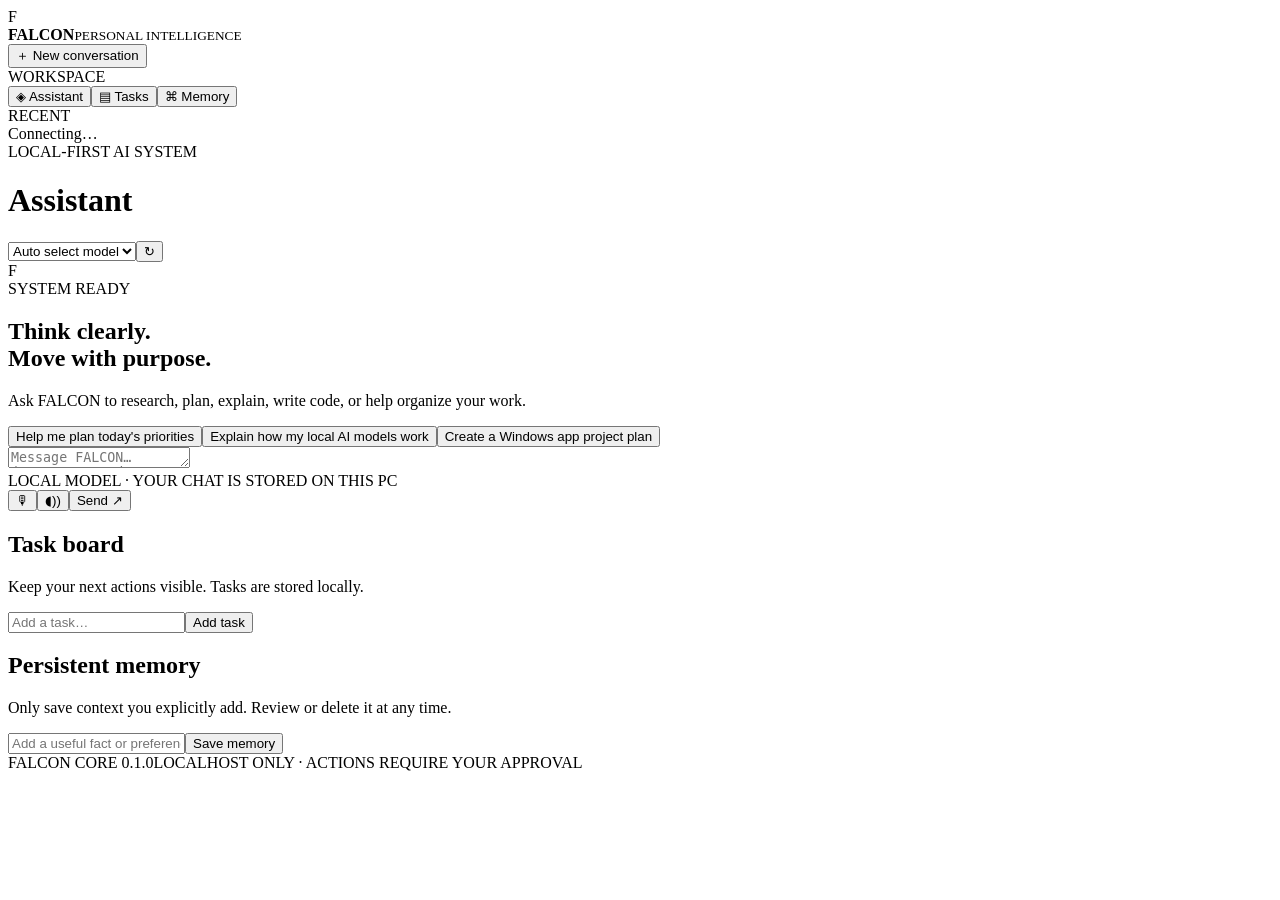
==== windows-assistant/index.html @ 52151720 "Add FALCON Windows Assistant core: windows-assistant/index.html" ====
<!doctype html>
<html lang="en"><head><meta charset="utf-8"><meta name="viewport" content="width=device-width,initial-scale=1"><meta name="theme-color" content="#080d18"><title>FALCON — Personal AI</title><link rel="stylesheet" href="style.css"></head>
<body><div class="shell">
<aside class="sidebar"><div class="brand"><div class="sigil">F</div><div><b>FALCON</b><small>PERSONAL INTELLIGENCE</small></div></div>
<button id="newChat" class="primary wide">＋ New conversation</button>
<div class="navlabel">WORKSPACE</div><button class="nav active" data-panel="chat">◈ Assistant</button><button class="nav" data-panel="tasks">▤ Tasks</button><button class="nav" data-panel="memory">⌘ Memory</button><div class="navlabel">RECENT</div><div id="history" class="history"></div>
<div class="sidebarbottom"><span class="dot" id="statusDot"></span><span id="statusText">Connecting…</span></div></aside>
<main class="main"><header><div><div class="eyebrow">LOCAL-FIRST AI SYSTEM</div><h1 id="panelTitle">Assistant</h1></div><div class="headercontrols"><select id="modelSelect" title="Choose model"><option value="auto">Auto select model</option></select><button id="refresh" class="iconbtn" title="Refresh models">↻</button></div></header>
<section id="chatPanel" class="panel active"><div id="messages" class="messages"><div class="welcome"><div class="orb">F</div><div class="eyebrow">SYSTEM READY</div><h2>Think clearly.<br><span>Move with purpose.</span></h2><p>Ask FALCON to research, plan, explain, write code, or help organize your work.</p><div class="suggestions"><button class="suggestion">Help me plan today's priorities</button><button class="suggestion">Explain how my local AI models work</button><button class="suggestion">Create a Windows app project plan</button></div></div></div>
<form id="chatForm" class="composer"><textarea id="prompt" rows="1" placeholder="Message FALCON… (Enter to send, Shift+Enter for new line)" required></textarea><div class="composerbar"><div class="hint">LOCAL MODEL · YOUR CHAT IS STORED ON THIS PC</div><div><button type="button" id="voiceInput" class="iconbtn" title="Voice input">🎙</button><button type="button" id="speakToggle" class="iconbtn" title="Toggle spoken replies">◖))</button><button type="submit" id="send" class="send">Send ↗</button></div></div></form></section>
<section id="tasksPanel" class="panel"><div class="sectionintro"><h2>Task board</h2><p>Keep your next actions visible. Tasks are stored locally.</p></div><form id="taskForm" class="inlineform"><input id="taskTitle" placeholder="Add a task…" required><button class="primary">Add task</button></form><div id="taskList" class="itemlist"></div></section>
<section id="memoryPanel" class="panel"><div class="sectionintro"><h2>Persistent memory</h2><p>Only save context you explicitly add. Review or delete it at any time.</p></div><form id="memoryForm" class="inlineform"><input id="memoryText" placeholder="Add a useful fact or preference…" required><button class="primary">Save memory</button></form><div id="memoryList" class="itemlist"></div></section>
<footer><span>FALCON CORE 0.1.0</span><span>LOCALHOST ONLY · ACTIONS REQUIRE YOUR APPROVAL</span></footer></main></div><script src="app.js"></script></body></html>
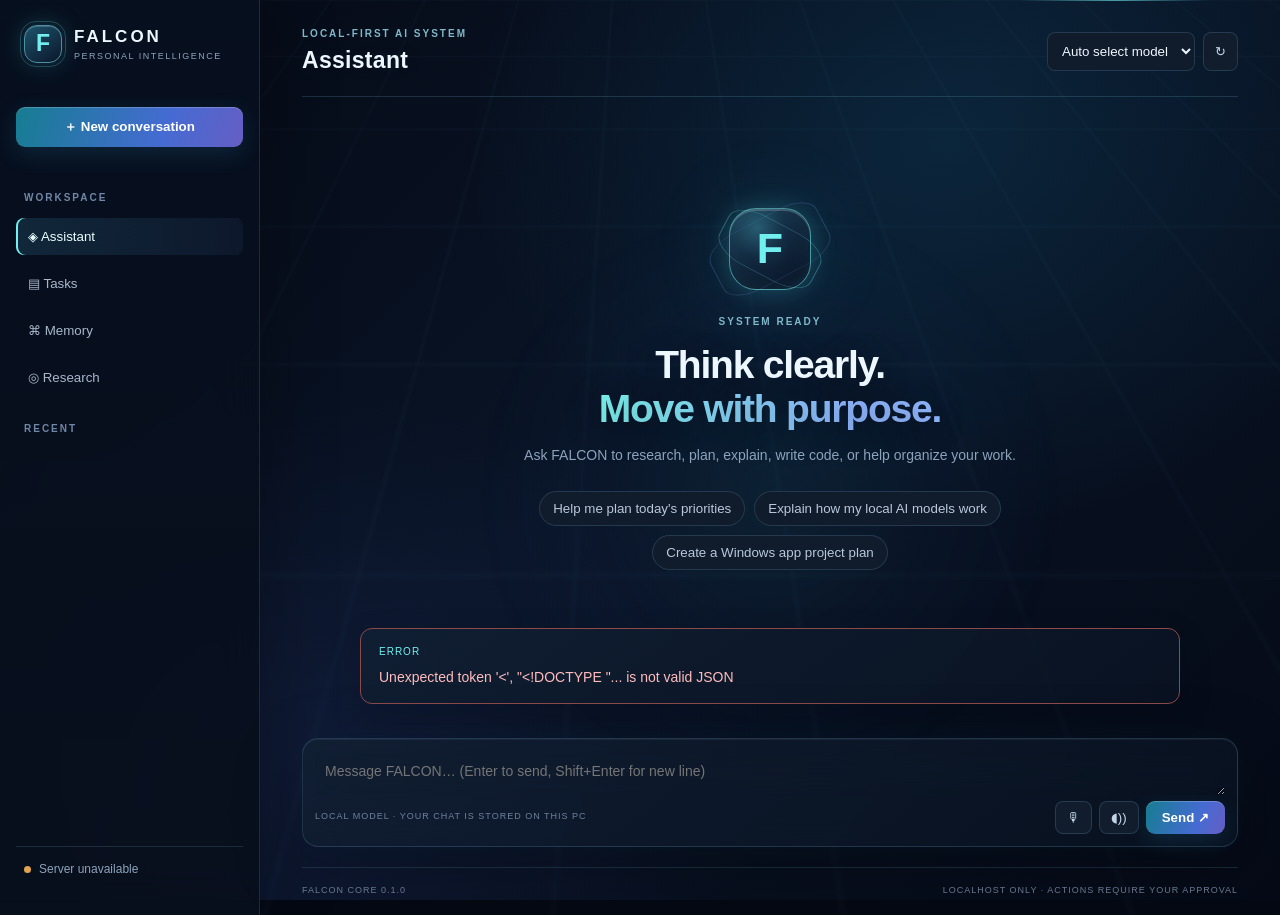
==== commit 41a6c50b: "Add dedicated FALCON research workspace to dashboard" ====
--- a/windows-assistant/index.html
+++ b/windows-assistant/index.html
@@ -3,11 +3,12 @@
 <body><div class="shell">
 <aside class="sidebar"><div class="brand"><div class="sigil">F</div><div><b>FALCON</b><small>PERSONAL INTELLIGENCE</small></div></div>
 <button id="newChat" class="primary wide">＋ New conversation</button>
-<div class="navlabel">WORKSPACE</div><button class="nav active" data-panel="chat">◈ Assistant</button><button class="nav" data-panel="tasks">▤ Tasks</button><button class="nav" data-panel="memory">⌘ Memory</button><div class="navlabel">RECENT</div><div id="history" class="history"></div>
+<div class="navlabel">WORKSPACE</div><button class="nav active" data-panel="chat">◈ Assistant</button><button class="nav" data-panel="tasks">▤ Tasks</button><button class="nav" data-panel="memory">⌘ Memory</button><button class="nav" data-panel="research">◎ Research</button><div class="navlabel">RECENT</div><div id="history" class="history"></div>
 <div class="sidebarbottom"><span class="dot" id="statusDot"></span><span id="statusText">Connecting…</span></div></aside>
 <main class="main"><header><div><div class="eyebrow">LOCAL-FIRST AI SYSTEM</div><h1 id="panelTitle">Assistant</h1></div><div class="headercontrols"><select id="modelSelect" title="Choose model"><option value="auto">Auto select model</option></select><button id="refresh" class="iconbtn" title="Refresh models">↻</button></div></header>
 <section id="chatPanel" class="panel active"><div id="messages" class="messages"><div class="welcome"><div class="orb">F</div><div class="eyebrow">SYSTEM READY</div><h2>Think clearly.<br><span>Move with purpose.</span></h2><p>Ask FALCON to research, plan, explain, write code, or help organize your work.</p><div class="suggestions"><button class="suggestion">Help me plan today's priorities</button><button class="suggestion">Explain how my local AI models work</button><button class="suggestion">Create a Windows app project plan</button></div></div></div>
 <form id="chatForm" class="composer"><textarea id="prompt" rows="1" placeholder="Message FALCON… (Enter to send, Shift+Enter for new line)" required></textarea><div class="composerbar"><div class="hint">LOCAL MODEL · YOUR CHAT IS STORED ON THIS PC</div><div><button type="button" id="voiceInput" class="iconbtn" title="Voice input">🎙</button><button type="button" id="speakToggle" class="iconbtn" title="Toggle spoken replies">◖))</button><button type="submit" id="send" class="send">Send ↗</button></div></div></form></section>
 <section id="tasksPanel" class="panel"><div class="sectionintro"><h2>Task board</h2><p>Keep your next actions visible. Tasks are stored locally.</p></div><form id="taskForm" class="inlineform"><input id="taskTitle" placeholder="Add a task…" required><button class="primary">Add task</button></form><div id="taskList" class="itemlist"></div></section>
+<section id="researchPanel" class="panel"><div class="sectionintro"><div class="eyebrow">WEB SEARCH + LOCAL MODEL ANALYSIS</div><h2>Research workspace</h2><p>Search the public web, inspect result snippets, and ask your local model to prepare an evidence-labeled brief.</p></div><form id="researchForm" class="researchform"><input id="researchQuery" maxlength="500" placeholder="What do you want to research?" required><button id="researchButton" class="primary">Research ↗</button></form><div id="researchStatus" class="researchstatus" aria-live="polite"></div><article id="researchReport" class="researchreport"></article><div id="researchSources" class="researchsources"></div><p class="researchnote">Evidence limitation: this first release analyzes search-result titles and snippets. It does not claim to have read or verified full source pages.</p></section>
 <section id="memoryPanel" class="panel"><div class="sectionintro"><h2>Persistent memory</h2><p>Only save context you explicitly add. Review or delete it at any time.</p></div><form id="memoryForm" class="inlineform"><input id="memoryText" placeholder="Add a useful fact or preference…" required><button class="primary">Save memory</button></form><div id="memoryList" class="itemlist"></div></section>
 <footer><span>FALCON CORE 0.1.0</span><span>LOCALHOST ONLY · ACTIONS REQUIRE YOUR APPROVAL</span></footer></main></div><script src="app.js"></script></body></html>
--- a/windows-assistant/style.css
+++ b/windows-assistant/style.css
@@ -0,0 +1,101 @@
+:root{color-scheme:dark;--bg:#080d18;--panel:#0e1727;--panel2:#121e31;--line:#223149;--text:#e7edf8;--muted:#8291a8;--cyan:#64d9e8;--blue:#7b91ff;--green:#68d6a2}*{box-sizing:border-box}body{margin:0;background:radial-gradient(ellipse at 65% 0%,#152642 0,transparent 45%),var(--bg);color:var(--text);font:14px/1.5 Inter,Segoe UI,Arial,sans-serif}.shell{min-height:100vh;display:grid;grid-template-columns:260px 1fr}.sidebar{background:#0a1220;border-right:1px solid var(--line);padding:24px 16px;display:flex;flex-direction:column;gap:10px}.brand{display:flex;align-items:center;gap:12px;margin:0 8px 28px}.brand b{display:block;letter-spacing:3px;font-size:17px}.brand small{display:block;color:var(--muted);font-size:9px;letter-spacing:1.5px}.sigil,.orb{display:grid;place-items:center;border:1px solid #4b90a8;color:var(--cyan);background:radial-gradient(circle,#17384a,#10182b 70%);box-shadow:0 0 35px #42d9e522}.sigil{width:38px;height:38px;border-radius:12px;font-size:23px;font-weight:800}.primary,.send{border:0;border-radius:9px;padding:11px 15px;background:linear-gradient(100deg,#267c98,#536bd2);color:white;font-weight:650;cursor:pointer}.wide{width:100%;margin-bottom:18px}.navlabel,.eyebrow{color:#7187a7;font-size:10px;letter-spacing:2px;font-weight:700}.navlabel{margin:15px 8px 3px}.nav{border:0;text-align:left;padding:11px 12px;border-radius:8px;background:transparent;color:#a9b7ca;cursor:pointer}.nav:hover,.nav.active{background:#17263a;color:#e8faff}.history{display:flex;flex-direction:column;gap:4px}.history button{overflow:hidden;text-overflow:ellipsis;white-space:nowrap;text-align:left;background:transparent;border:0;color:var(--muted);padding:8px;border-radius:7px;cursor:pointer}.history button:hover{background:var(--panel2);color:var(--text)}.sidebarbottom{margin-top:auto;padding:13px 8px;color:var(--muted);font-size:12px;border-top:1px solid var(--line)}.dot{display:inline-block;width:7px;height:7px;border-radius:50%;background:#e2a34d;margin-right:8px}.dot.ok{background:var(--green);box-shadow:0 0 10px var(--green)}.main{min-width:0;padding:26px 42px 18px;display:flex;flex-direction:column;min-height:100vh}header{display:flex;align-items:center;justify-content:space-between;border-bottom:1px solid var(--line);padding-bottom:18px}h1{font-size:23px;margin:2px 0 0;font-weight:650}h2{font-size:22px}.headercontrols{display:flex;gap:8px}select,input,textarea{background:#101b2c;color:var(--text);border:1px solid #2a3c57;border-radius:8px;padding:10px}select{max-width:240px}.iconbtn{border:1px solid var(--line);background:#111d2d;color:#c3d4e8;border-radius:8px;padding:8px 11px;cursor:pointer}.panel{display:none;flex:1;min-height:0}.panel.active{display:flex;flex-direction:column}.messages{flex:1;overflow:auto;padding:28px 0 16px}.welcome{max-width:620px;margin:7vh auto 30px;text-align:center}.orb{width:64px;height:64px;border-radius:22px;margin:0 auto 24px;font-size:36px;font-weight:800}.welcome h2{font-size:39px;line-height:1.13;margin:14px 0}.welcome h2 span{color:var(--cyan)}.welcome p,.sectionintro p{color:var(--muted)}.suggestions{display:flex;flex-wrap:wrap;justify-content:center;gap:9px;margin-top:25px}.suggestion{background:#101b2b;border:1px solid var(--line);border-radius:20px;padding:9px 13px;color:#b9c8dc;cursor:pointer}.composer{border:1px solid #2c405d;background:#0e1828;border-radius:13px;padding:12px;box-shadow:0 12px 45px #0003}.composer textarea{width:100%;border:0;background:transparent;resize:vertical;outline:none;min-height:44px;font:inherit}.composerbar{display:flex;align-items:center;justify-content:space-between}.composerbar>div:last-child{display:flex;gap:7px}.hint,footer{font-size:9px;letter-spacing:1px;color:#71819a}.send{padding:8px 16px}.bubble{max-width:820px;margin:0 auto 18px;padding:15px 18px;border:1px solid var(--line);border-radius:12px;background:#101b2b;white-space:pre-wrap;overflow-wrap:anywhere}.bubble.user{background:#14273a;border-color:#2d536a}.bubble .meta{font-size:10px;color:var(--cyan);letter-spacing:1px;margin-bottom:8px}.bubble.error{border-color:#8c4a4a;color:#ffbcbc}.sectionintro{margin:35px 0 20px}.sectionintro h2{margin-bottom:0}.inlineform{display:flex;gap:9px;max-width:760px}.inlineform input{flex:1}.itemlist{max-width:760px;margin-top:18px;display:grid;gap:8px}.item{display:flex;align-items:center;gap:12px;background:var(--panel);border:1px solid var(--line);border-radius:9px;padding:12px}.item span{flex:1}.item.done span{text-decoration:line-through;color:var(--muted)}.item button{background:transparent;border:1px solid var(--line);border-radius:7px;color:var(--muted);padding:5px 9px;cursor:pointer}footer{display:flex;justify-content:space-between;padding-top:16px;border-top:1px solid var(--line);margin-top:20px}@media(max-width:760px){.shell{grid-template-columns:1fr}.sidebar{padding:12px;display:grid;grid-template-columns:1fr 1fr;gap:6px}.brand{grid-column:1/-1;margin:0 0 8px}.wide{margin:0}.navlabel,.history{display:none}.sidebarbottom{grid-column:1/-1;margin:0;padding:5px}.main{padding:18px 14px;min-height:75vh}header{gap:10px;align-items:flex-start;flex-direction:column}.headercontrols{width:100%}.headercontrols select{flex:1;max-width:none}.welcome{margin:5vh auto 25px}.welcome h2{font-size:32px}footer{font-size:8px;gap:10px}.hint{max-width:48%}}
+
+/* FALCON immersive command-deck visual layer */
+:root{
+ --bg:#050914;--panel:rgba(12,21,37,.82);--panel2:rgba(17,31,52,.88);
+ --line:rgba(100,160,190,.22);--cyan:#72f0f0;--blue:#7c9cff;
+ --text:#edf7ff;--muted:#8da3bb;--green:#70edb5;
+}
+html{min-height:100%;background:#050914}
+body{
+ min-height:100vh;overflow-x:hidden;
+ background:
+  radial-gradient(ellipse at 74% 16%,rgba(20,106,145,.20),transparent 36%),
+  radial-gradient(ellipse at 24% 84%,rgba(51,62,143,.16),transparent 34%),
+  linear-gradient(135deg,#050914 0%,#091426 48%,#050a16 100%);
+ background-attachment:fixed;
+}
+body:before{
+ content:"";position:fixed;inset:0;pointer-events:none;z-index:0;opacity:.22;
+ background-image:linear-gradient(rgba(95,176,210,.12) 1px,transparent 1px),linear-gradient(90deg,rgba(95,176,210,.12) 1px,transparent 1px);
+ background-size:52px 52px;
+ mask-image:linear-gradient(to bottom,black,transparent 88%);
+ transform:perspective(700px) rotateX(58deg) scale(1.8);transform-origin:50% 0;
+}
+.shell{position:relative;z-index:1;isolation:isolate}
+.sidebar{
+ background:linear-gradient(180deg,rgba(7,16,31,.96),rgba(8,15,28,.91));
+ border-right:1px solid rgba(110,185,211,.18);
+ box-shadow:18px 0 60px rgba(0,0,0,.2);backdrop-filter:blur(22px);
+}
+.brand{margin-bottom:34px}
+.sigil{
+ position:relative;isolation:isolate;border-radius:13px;
+ background:linear-gradient(145deg,rgba(31,91,116,.9),rgba(12,23,43,.95));
+ box-shadow:0 0 24px rgba(80,227,239,.22),inset 0 1px rgba(255,255,255,.18);
+}
+.sigil:after{content:"";position:absolute;inset:-5px;border:1px solid rgba(104,226,238,.23);border-radius:16px;animation:falconPulse 4s ease-in-out infinite}
+.main{position:relative}
+header{border-color:rgba(113,184,211,.2)}
+header:after{content:"";position:absolute;top:0;right:7%;width:190px;height:1px;background:linear-gradient(90deg,transparent,var(--cyan),transparent);opacity:.6}
+h1{letter-spacing:.3px;text-shadow:0 0 24px rgba(114,240,240,.12)}
+.eyebrow{color:#80b8ca}
+.nav{transition:background .2s ease,color .2s ease,transform .2s ease}
+.nav:hover{transform:translateX(3px)}
+.nav.active{background:linear-gradient(90deg,rgba(48,118,146,.24),rgba(49,69,119,.16));box-shadow:inset 2px 0 var(--cyan);color:#eaffff}
+.primary,.send{
+ background:linear-gradient(110deg,#167d91,#456bd2 65%,#655ec4);
+ box-shadow:0 7px 22px rgba(38,131,173,.2),inset 0 1px rgba(255,255,255,.2);
+ transition:transform .2s ease,filter .2s ease,box-shadow .2s ease;
+}
+.primary:hover,.send:hover{transform:translateY(-1px);filter:brightness(1.13);box-shadow:0 10px 28px rgba(54,157,197,.28)}
+.iconbtn,select,input,textarea,.composer,.suggestion,.item{
+ backdrop-filter:blur(14px);border-color:rgba(111,164,198,.22);
+}
+.iconbtn:hover,.suggestion:hover{border-color:rgba(114,240,240,.55);color:#eaffff;background:rgba(30,66,88,.48)}
+.messages{perspective:1100px}
+.welcome{position:relative;isolation:isolate;padding:20px 16px 28px}
+.welcome:before{
+ content:"";position:absolute;z-index:-1;left:50%;top:3%;width:min(66vw,590px);height:min(66vw,590px);
+ transform:translateX(-50%);border-radius:50%;
+ background:radial-gradient(circle,rgba(37,139,164,.12),rgba(36,73,129,.055) 42%,transparent 70%);
+ filter:blur(5px);pointer-events:none;
+}
+.orb{
+ position:relative;isolation:isolate;width:82px;height:82px;border-radius:27px;
+ font-size:43px;
+ background:radial-gradient(circle at 34% 24%,#285b70 0,#132c43 35%,#0a1326 75%);
+ border:1px solid rgba(114,240,240,.58);
+ box-shadow:0 0 25px rgba(74,216,229,.25),0 0 85px rgba(74,216,229,.13),inset 0 0 24px rgba(89,221,238,.15),inset 0 2px rgba(255,255,255,.18);
+ transform:translateZ(30px);animation:orbFloat 6s ease-in-out infinite;
+}
+.orb:before,.orb:after{
+ content:"";position:absolute;inset:-12px;border:1px solid rgba(114,240,240,.3);border-radius:34px;
+ transform:rotate(28deg) scaleY(.52);animation:orbitSpin 12s linear infinite;
+}
+.orb:after{inset:-20px;border-color:rgba(124,156,255,.24);transform:rotate(-28deg) scaleY(.52);animation-direction:reverse;animation-duration:17s}
+.welcome h2{letter-spacing:-1.2px;text-shadow:0 8px 35px rgba(0,0,0,.35)}
+.welcome h2 span{background:linear-gradient(90deg,#7cf4ef,#91b7ff 75%);-webkit-background-clip:text;background-clip:text;color:transparent}
+.composer{
+ background:linear-gradient(145deg,rgba(17,31,51,.92),rgba(8,17,31,.94));
+ box-shadow:0 20px 70px rgba(0,0,0,.28),inset 0 1px rgba(255,255,255,.06),0 0 35px rgba(53,155,182,.06);
+ border-radius:16px;
+}
+.bubble{background:linear-gradient(145deg,rgba(17,31,51,.94),rgba(10,19,34,.94));box-shadow:0 12px 35px rgba(0,0,0,.14);animation:riseIn .25s ease both}
+.bubble.user{background:linear-gradient(120deg,rgba(20,53,75,.96),rgba(23,37,66,.96))}
+.item{background:linear-gradient(120deg,rgba(15,29,48,.94),rgba(10,20,35,.92))}
+.sidebarbottom{border-color:rgba(113,184,211,.18)}
+.dot.ok{animation:statusGlow 2.4s ease-in-out infinite}
+footer{border-color:rgba(113,184,211,.18)}
+@keyframes falconPulse{0%,100%{opacity:.35;transform:scale(1)}50%{opacity:.9;transform:scale(1.08)}}
+@keyframes orbFloat{0%,100%{transform:translateY(0) rotateX(0)}50%{transform:translateY(-7px) rotateX(7deg)}}
+@keyframes orbitSpin{to{rotate:360deg}}
+@keyframes statusGlow{0%,100%{box-shadow:0 0 5px var(--green)}50%{box-shadow:0 0 15px var(--green)}}
+@keyframes riseIn{from{opacity:0;transform:translateY(7px) rotateX(-2deg)}to{opacity:1;transform:translateY(0) rotateX(0)}}
+@media(prefers-reduced-motion:reduce){*,*:before,*:after{animation:none!important;transition:none!important;scroll-behavior:auto!important}}
+@media(max-width:760px){
+ body:before{opacity:.11;background-size:34px 34px}
+ .orb{width:68px;height:68px;font-size:36px}
+ .orb:after{inset:-14px}
+ .welcome{padding-inline:4px}
+}
